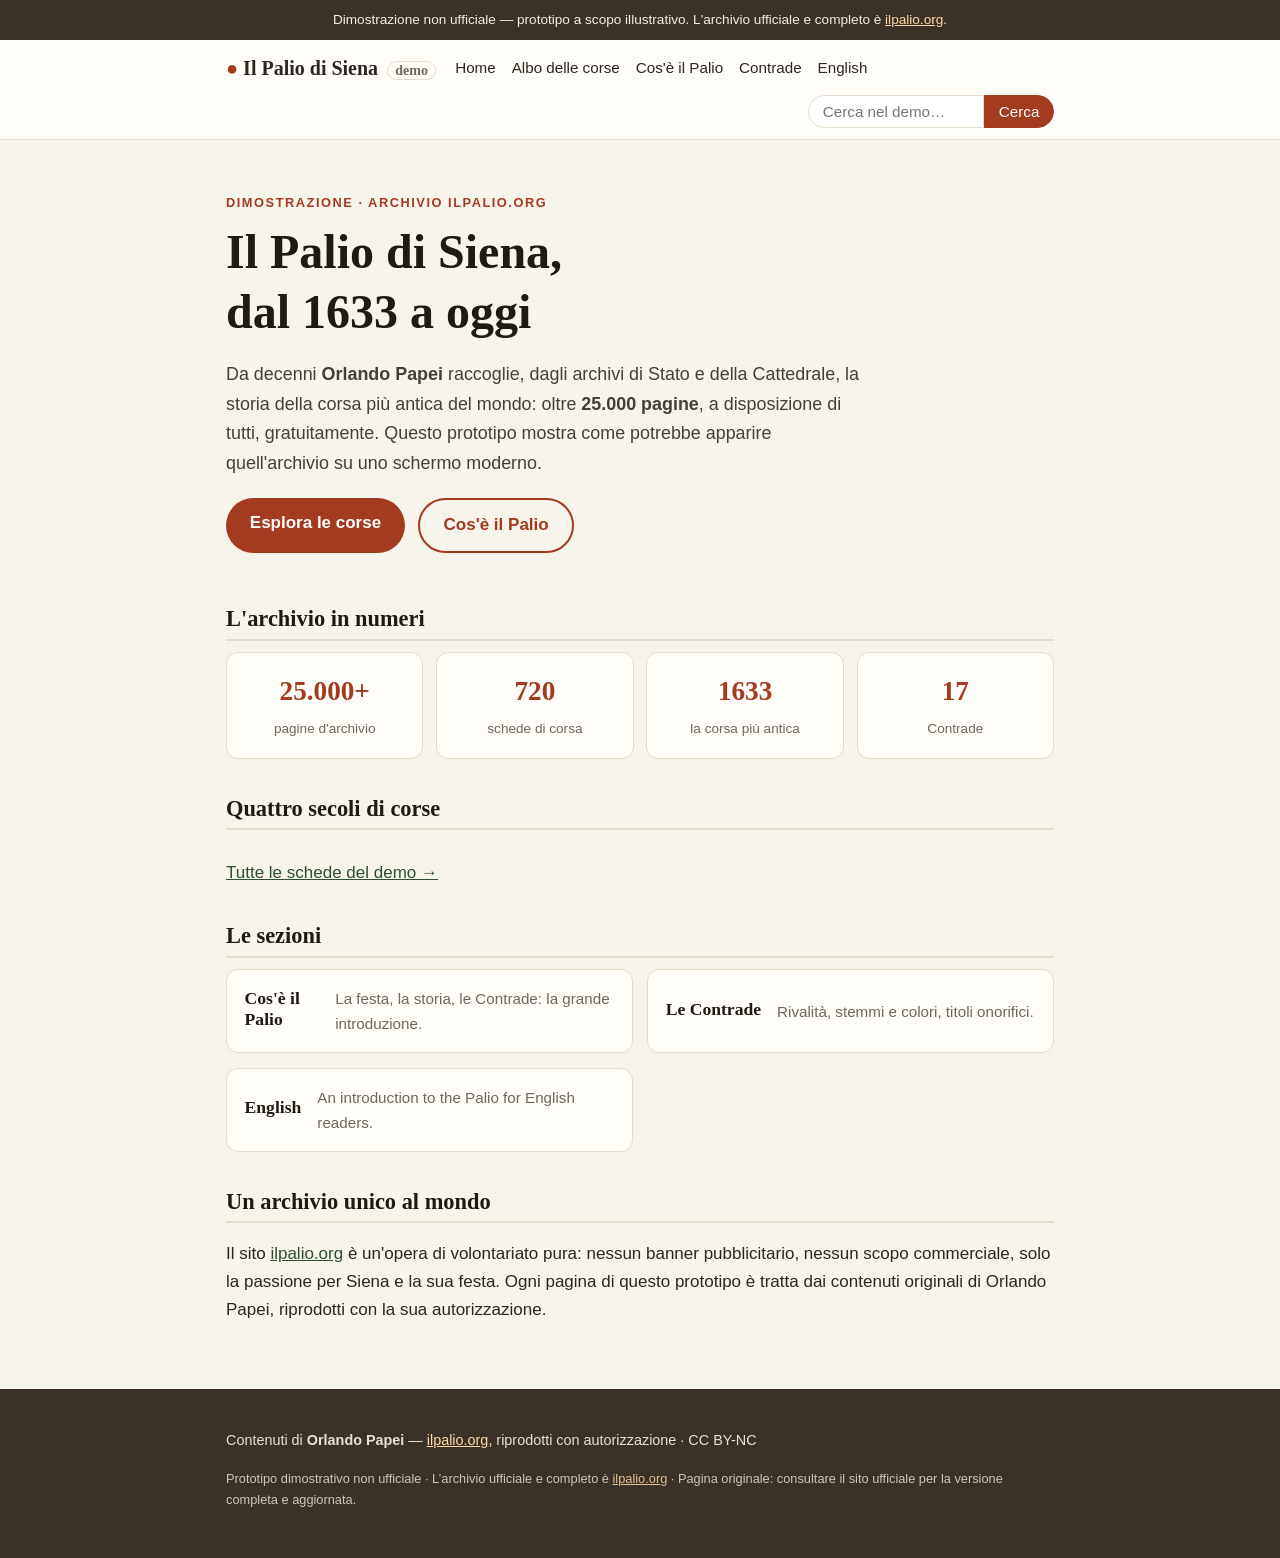
==== index.html @ 7bd7fefd "Private family preview of the Palio PoC demo (noindex) — part 2/2" ====
<!DOCTYPE html>
<html lang="it">
<head>
<meta charset="utf-8">
<meta name="robots" content="noindex,nofollow">
<meta name="viewport" content="width=device-width, initial-scale=1">
<title>Il Palio di Siena — demo — Il Palio di Siena (demo)</title>
<meta name="description" content="Dimostrazione moderna dell'archivio ilpalio.org di Orlando Papei sul Palio di Siena.">
<link rel="stylesheet" href="assets/style.css">
</head>
<body>
<div class="demo-banner">Dimostrazione non ufficiale — prototipo a scopo illustrativo. L'archivio ufficiale e completo è <a href="https://www.ilpalio.org/">ilpalio.org</a>.</div>
<header class="site-header">
  <div class="wrap header-in">
    <a class="brand" href="index.html"><span class="brand-mark">&#9679;</span> Il Palio di Siena <em>demo</em></a>
    <nav class="main-nav">
      <a href="index.html">Home</a>
      <a href="albo.html">Albo delle corse</a>
      <a href="cose-il-palio.html">Cos'&egrave; il Palio</a>
      <a href="contrade.html">Contrade</a>
      <a href="english.html">English</a>
    </nav>
    <form class="searchbox" action="cerca.html" method="get" role="search">
      <input type="search" name="q" placeholder="Cerca nel demo…" aria-label="Cerca">
      <button type="submit">Cerca</button>
    </form>
  </div>
</header>
<main class="wrap">

<section class="hero">
  <p class="kicker">Dimostrazione · archivio ilpalio.org</p>
  <h1>Il Palio di Siena,<br>dal 1633 a oggi</h1>
  <p class="lede">Da decenni <strong>Orlando Papei</strong> raccoglie, dagli archivi di Stato e della Cattedrale, la storia della corsa più antica del mondo: oltre <strong>25.000 pagine</strong>, a disposizione di tutti, gratuitamente. Questo prototipo mostra come potrebbe apparire quell'archivio su uno schermo moderno.</p>
  <div class="cta-row">
    <a class="btn" href="albo.html">Esplora le corse</a>
    <a class="btn ghost" href="cose-il-palio.html">Cos'è il Palio</a>
  </div>
</section>
<section>
  <h2>L'archivio in numeri</h2>
  <div class="stats">
    <div class="stat"><span class="num">25.000+</span><span class="lbl">pagine d'archivio</span></div>
    <div class="stat"><span class="num">720</span><span class="lbl">schede di corsa</span></div>
    <div class="stat"><span class="num">1633</span><span class="lbl">la corsa più antica</span></div>
    <div class="stat"><span class="num">17</span><span class="lbl">Contrade</span></div>
  </div>
</section>
<section>
  <h2>Quattro secoli di corse</h2>
  <div class="cards" id="home-races"></div>
  <p><a href="albo.html">Tutte le schede del demo →</a></p>
</section>
<section>
  <h2>Le sezioni</h2>
  <div class="cards">
    <a class="card" href="cose-il-palio.html"><h3>Cos'è il Palio</h3><p>La festa, la storia, le Contrade: la grande introduzione.</p></a>
    <a class="card" href="contrade.html"><h3>Le Contrade</h3><p>Rivalità, stemmi e colori, titoli onorifici.</p></a>
    <a class="card" href="english.html"><h3>English</h3><p>An introduction to the Palio for English readers.</p></a>
  </div>
</section>
<section class="about">
  <h2>Un archivio unico al mondo</h2>
  <p>Il sito <a href="https://www.ilpalio.org/">ilpalio.org</a> è un'opera di volontariato pura: nessun banner pubblicitario, nessun scopo commerciale, solo la passione per Siena e la sua festa. Ogni pagina di questo prototipo è tratta dai contenuti originali di Orlando Papei, riprodotti con la sua autorizzazione.</p>
</section>
<script>document.getElementById('home-races').innerHTML = "<a class=\"card race-card\" href=\"corse/1633-08-15.html\"><img class="ci ci-minitartuca" alt=""><div><h3>15 agosto 1633</h3><p>Vince: <strong>TARTUCA</strong></p></div></a><a class=\"card race-card\" href=\"corse/1709-07-02.html\"><img class="ci ci-minionda" alt=""><div><h3>2 luglio 1709</h3><p>Vince: <strong>ONDA</strong></p></div></a><a class=\"card race-card\" href=\"corse/1806-07-03.html\"><img class="ci ci-minimontone" alt=""><div><h3>3 luglio 1806</h3><p>Vince: <strong>VALDIMONTONE</strong></p></div></a><a class=\"card race-card\" href=\"corse/1906-08-16.html\"><img class="ci ci-miniaquila" alt=""><div><h3>16 agosto 1906</h3><p>Vince: <strong>AQUILA</strong></p></div></a><a class=\"card race-card\" href=\"corse/2025-07-03.html\"><img class="ci ci-minioca" alt=""><div><h3>3 luglio 2025</h3><p>Vince: <strong>OCA</strong></p></div></a><a class=\"card race-card\" href=\"corse/2026-08-18.html\"><img class="ci ci-mininicchio" alt=""><div><h3>18 agosto 2026</h3><p>Vince: <strong>NICCHIO</strong></p></div></a>";</script>
</main>
<footer class="site-footer">
  <div class="wrap">
    <p>Contenuti di <strong>Orlando Papei</strong> — <a href="https://www.ilpalio.org/">ilpalio.org</a>, riprodotti con autorizzazione · CC BY-NC</p>
    <p class="fine">Prototipo dimostrativo non ufficiale · L’archivio ufficiale e completo è <a href="https://www.ilpalio.org/">ilpalio.org</a> · Pagina originale: consultare il sito ufficiale per la versione completa e aggiornata.</p>
  </div>
</footer>
<script src="assets/app.js"></script>
</body>
</html>
---- assets/style.css ----
/* ilpalio.org PoC demo — mobile-first */
:root {
  --paper: #f7f4ec;
  --card: #fffdf7;
  --ink: #2b2620;
  --muted: #6f675c;
  --accent: #a33b1f;
  --accent-soft: #f3e2d8;
  --green: #2f4f2f;
  --line: #e3dccb;
  --radius: 12px;
}
* { box-sizing: border-box; }
html { -webkit-text-size-adjust: 100%; }
body {
  margin: 0;
  background: var(--paper);
  color: var(--ink);
  font-family: -apple-system, BlinkMacSystemFont, "Segoe UI", Roboto, Helvetica, Arial, sans-serif;
  line-height: 1.65;
  font-size: 17px;
}
h1, h2, h3 { font-family: Georgia, "Times New Roman", serif; line-height: 1.25; color: #1f1a14; }
h1 { font-size: 1.9rem; margin: 0.4em 0 0.5em; }
h2 { font-size: 1.4rem; margin: 1.6em 0 0.5em; border-bottom: 2px solid var(--line); padding-bottom: 0.25em; }
h3 { font-size: 1.15rem; margin: 1.2em 0 0.3em; }
a { color: var(--green); }
a:hover { color: var(--accent); }
.wrap { max-width: 860px; margin: 0 auto; padding: 0 1rem; }
main.wrap { padding-top: 1rem; padding-bottom: 3rem; }

/* demo banner */
.demo-banner {
  background: #3a3128; color: #f5efe2; text-align: center;
  font-size: 0.85rem; padding: 0.55rem 1rem;
}
.demo-banner a { color: #ffd9a8; }

/* header */
.site-header { background: var(--card); border-bottom: 1px solid var(--line); }
.header-in { display: flex; flex-wrap: wrap; align-items: center; gap: 0.6rem 1.2rem; padding-top: 0.7rem; padding-bottom: 0.7rem; }
.brand { font-family: Georgia, serif; font-size: 1.25rem; text-decoration: none; color: var(--ink); font-weight: bold; }
.brand-mark { color: var(--accent); }
.brand em { font-size: 0.7em; color: var(--muted); font-style: normal; border: 1px solid var(--line); border-radius: 20px; padding: 0.05em 0.5em; margin-left: 0.3em; }
.main-nav { display: flex; flex-wrap: wrap; gap: 0.2rem 1rem; font-size: 0.95rem; }
.main-nav a { text-decoration: none; color: var(--ink); padding: 0.25em 0; border-bottom: 2px solid transparent; }
.main-nav a:hover { border-bottom-color: var(--accent); }
.searchbox { display: flex; margin-left: auto; }
.searchbox input {
  border: 1px solid var(--line); border-radius: 20px 0 0 20px;
  padding: 0.45em 0.9em; font-size: 0.95rem; width: 11rem; background: #fff;
}
.searchbox button {
  border: 1px solid var(--accent); background: var(--accent); color: #fff;
  border-radius: 0 20px 20px 0; padding: 0.45em 0.9em; font-size: 0.95rem; cursor: pointer;
}
.searchbox.big input { width: 100%; font-size: 1.05rem; }
.searchbox.big { margin: 1rem 0; max-width: 34rem; }

/* hero */
.hero { padding: 2.2rem 0 1rem; }
.hero h1 { font-size: 2.4rem; margin: 0.2em 0; }
.kicker { text-transform: uppercase; letter-spacing: 0.12em; font-size: 0.8rem; color: var(--accent); font-weight: 700; margin: 0; }
.lede { font-size: 1.12rem; color: #463f35; max-width: 40rem; }
.cta-row { display: flex; gap: 0.8rem; flex-wrap: wrap; margin-top: 1.2rem; }
.btn {
  display: inline-block; background: var(--accent); color: #fff; text-decoration: none;
  padding: 0.7em 1.4em; border-radius: 30px; font-weight: 600;
}
.btn.ghost { background: transparent; color: var(--accent); border: 2px solid var(--accent); }

/* stats */
.stats { display: grid; grid-template-columns: repeat(2, 1fr); gap: 0.8rem; }
.stat { background: var(--card); border: 1px solid var(--line); border-radius: var(--radius); padding: 1rem; text-align: center; }
.stat .num { display: block; font-family: Georgia, serif; font-size: 1.7rem; color: var(--accent); font-weight: bold; }
.stat .lbl { font-size: 0.85rem; color: var(--muted); }

/* cards */
.cards { display: grid; gap: 0.9rem; grid-template-columns: 1fr; }
.card {
  display: flex; gap: 1rem; align-items: center; background: var(--card);
  border: 1px solid var(--line); border-radius: var(--radius);
  padding: 1rem 1.1rem; text-decoration: none; color: var(--ink);
}
.card h3 { margin: 0 0 0.2em; font-size: 1.1rem; }
.card p { margin: 0; color: var(--muted); font-size: 0.95rem; }
a.card:hover { border-color: var(--accent); box-shadow: 0 2px 10px rgba(163,59,31,0.12); }
.race-card img { flex: 0 0 auto; image-rendering: pixelated; }

/* race page */
.crumbs { font-size: 0.85rem; color: var(--muted); margin: 0.4rem 0 0.8rem; }
.winner-hero { display: flex; gap: 1.2rem; align-items: center; background: var(--card); border: 1px solid var(--line); border-radius: var(--radius); padding: 1.2rem; margin: 0.6rem 0 1.2rem; }
.winner-hero h1 { margin: 0.1em 0; font-size: 1.7rem; }
.winner-icon { image-rendering: pixelated; border-radius: 8px; background: #fff; border: 1px solid var(--line); }
.dedication { font-style: italic; color: var(--muted); margin: 0.3em 0 0; }
.legend { font-size: 0.9rem; color: var(--muted); }
.drawn { color: var(--accent); }
.table-scroll { overflow-x: auto; border: 1px solid var(--line); border-radius: var(--radius); background: var(--card); }
table.runners { width: 100%; border-collapse: collapse; font-size: 0.95rem; min-width: 26rem; }
table.runners th, table.runners td { padding: 0.55em 0.8em; text-align: left; border-bottom: 1px solid var(--line); }
table.runners thead th { background: #efe8d8; font-family: Georgia, serif; }
tr.winner-row td { background: var(--accent-soft); font-weight: 600; }
.dirigenza { columns: 1; list-style: none; padding: 0; }
.dirigenza li { background: var(--card); border: 1px solid var(--line); border-radius: 8px; padding: 0.45em 0.8em; margin-bottom: 0.4rem; font-size: 0.95rem; }
.prose p { margin: 0 0 1em; }
.source-note { font-size: 0.85rem; color: var(--muted); border-top: 1px dashed var(--line); padding-top: 0.8rem; margin-top: 2rem; }

/* search results */
.result { background: var(--card); border: 1px solid var(--line); border-radius: var(--radius); padding: 0.9rem 1.1rem; margin-bottom: 0.7rem; }
.result h3 { margin: 0 0 0.2em; font-size: 1.05rem; }
.result p { margin: 0.2em 0 0; font-size: 0.92rem; color: var(--muted); }
.result mark { background: #ffe08a; }
.muted { color: var(--muted); }

/* footer */
.site-footer { background: #3a3128; color: #e9e0cf; padding: 1.6rem 0 2.2rem; font-size: 0.9rem; }
.site-footer a { color: #ffd9a8; }
.site-footer .fine { font-size: 0.8rem; opacity: 0.85; }

@media (min-width: 640px) {
  .cards { grid-template-columns: 1fr 1fr; }
  .stats { grid-template-columns: repeat(4, 1fr); }
  .dirigenza { columns: 2; }
  .hero h1 { font-size: 3rem; }
}

.ci{display:inline-block;width:60px;height:60px;background-size:contain;background-repeat:no-repeat;vertical-align:middle}
.ci100{width:100px;height:100px}
.ci-miniaquila{background-image:url("[data-uri]")}
.ci-minimontone{background-image:url("[data-uri]")}
.ci-mininicchio{background-image:url("[data-uri]")}
.ci-minioca{background-image:url("[data-uri]")}
.ci-minionda{background-image:url("[data-uri]")}
.ci-minitartuca{background-image:url("[data-uri]")}
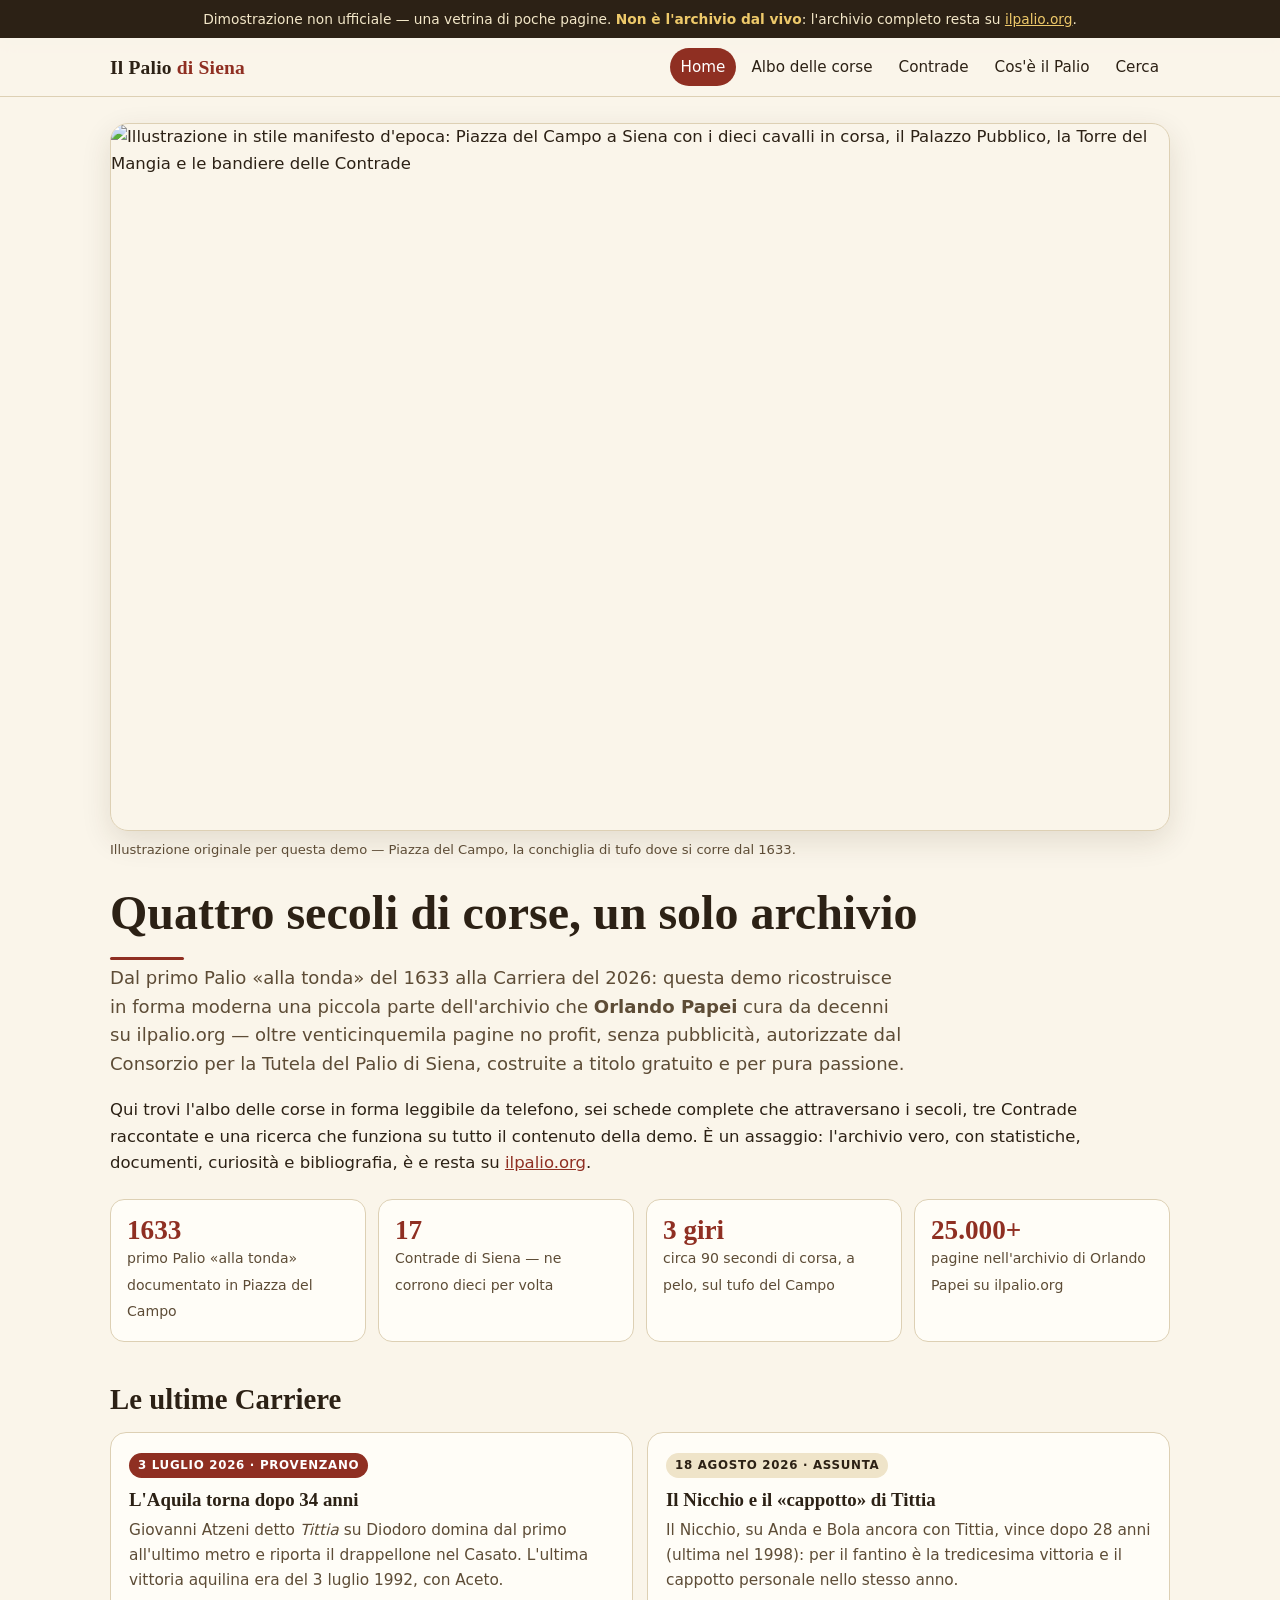
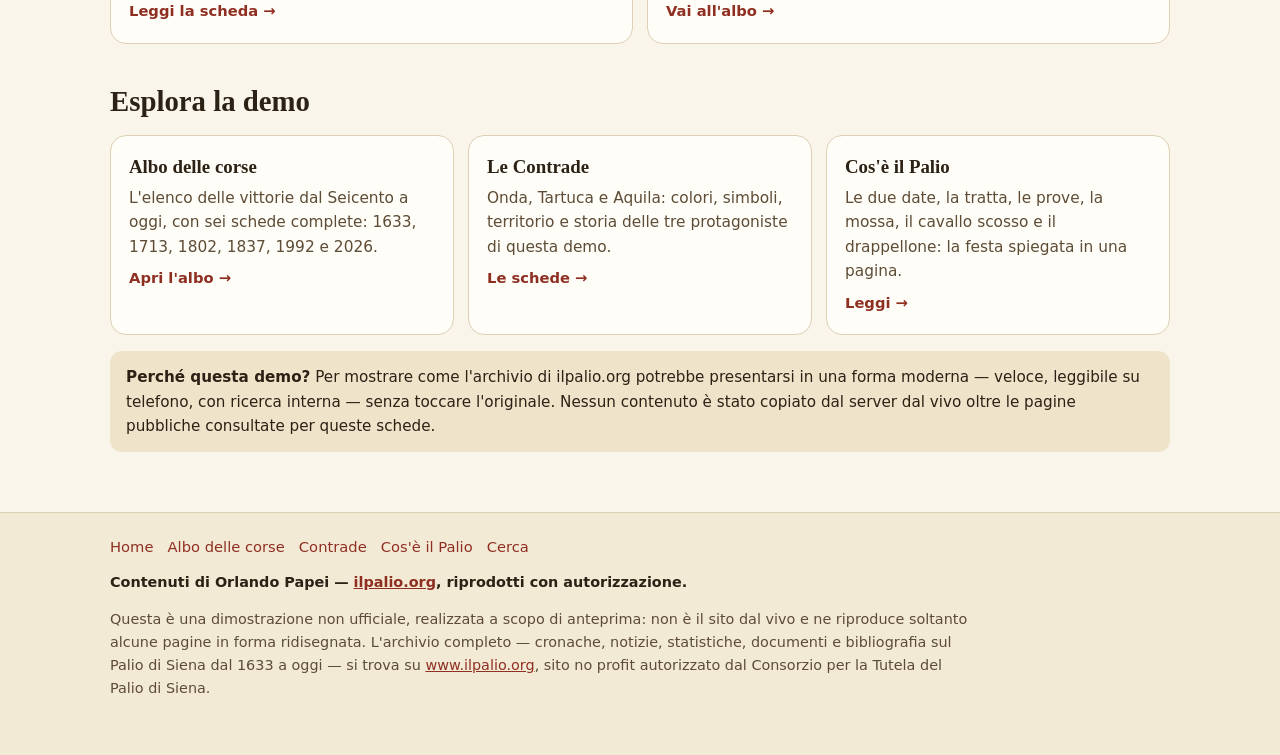
==== commit 48eb4cc7: "Replace with the dark-theme demo version Mac saw (noindex)" ====
--- a/index.html
+++ b/index.html
@@ -1,76 +1,526 @@
-<!DOCTYPE html>
+<!doctype html>
 <html lang="it">
 <head>
-<meta charset="utf-8">
 <meta name="robots" content="noindex,nofollow">
-<meta name="viewport" content="width=device-width, initial-scale=1">
-<title>Il Palio di Siena — demo — Il Palio di Siena (demo)</title>
-<meta name="description" content="Dimostrazione moderna dell'archivio ilpalio.org di Orlando Papei sul Palio di Siena.">
-<link rel="stylesheet" href="assets/style.css">
+<meta charset="utf-8" />
+<meta name="viewport" content="width=device-width, initial-scale=1, viewport-fit=cover" />
+<meta name="color-scheme" content="light dark" />
+<meta name="description" content="Dimostrazione moderna dell'archivio del Palio di Siena di Orlando Papei (ilpalio.org): albo delle corse dal 1633 al 2026, schede delle Contrade e ricerca a testo pieno." />
+<link rel="icon" href="data:," />
+<title>Il Palio di Siena — demo dell'archivio di Orlando Papei</title>
+<style>
+  :root{
+    color-scheme: light dark;
+    --bg:#faf5ea; --bg2:#f3ead6; --surface:#fffdf7; --ink:#2c2115; --ink-soft:#5d4c36;
+    --line:#ddd0b4; --brick:#8f2f22; --brick-ink:#ffffff; --gold:#a87c24; --tufo:#b98d4f;
+    --chip:#efe4c9; --shadow:0 10px 30px rgba(60,40,10,.12);
+    --onda:#4a90b8; --tartuca:#c9a227; --aquila:#d9a514;
+  }
+  @media (prefers-color-scheme: dark){
+    :root{
+      --bg:#1c1610; --bg2:#241c13; --surface:#2a2115; --ink:#f0e6d2; --ink-soft:#c9b894;
+      --ink-soft:#c9b894; --line:#4a3b26; --brick:#c05340; --brick-ink:#fff7ec; --gold:#d3a94e; --tufo:#c49b58;
+      --chip:#3a2d1a; --shadow:0 10px 30px rgba(0,0,0,.45);
+    }
+  }
+  html{ scroll-behavior:smooth; }
+  body{ margin:0; background:var(--bg); color:var(--ink);
+    font-family:"Avenir Next","Segoe UI",system-ui,-apple-system,sans-serif; font-size:16.5px; line-height:1.6; }
+  h1,h2,h3,.serif{ font-family:"Iowan Old Style","Palatino Linotype",Palatino,Georgia,serif; }
+  p{ margin:0 0 1em; }
+  a{ color:var(--brick); }
+  img{ max-width:100%; display:block; }
+  .wrap{ max-width:1060px; margin:0 auto; padding:0 18px; }
+
+  .demo-banner{ background:#2c2115; color:#f3e7c8; font-size:.86rem; text-align:center; padding:8px 14px; }
+  .demo-banner strong{ color:#eec96a; }
+
+  header.site{ position:sticky; top:0; z-index:30; background:color-mix(in srgb, var(--bg) 92%, transparent);
+    backdrop-filter:blur(8px); border-bottom:1px solid var(--line); }
+  .site-inner{ display:flex; align-items:center; gap:14px; padding:10px 0; flex-wrap:wrap; }
+  .brand{ font-family:"Iowan Old Style",Palatino,Georgia,serif; font-weight:700; font-size:1.22rem; color:var(--ink); text-decoration:none; letter-spacing:.01em; }
+  .brand span{ color:var(--brick); }
+  nav.main{ display:flex; gap:4px; flex-wrap:wrap; margin-left:auto; }
+  nav.main a{ color:var(--ink); text-decoration:none; font-size:.95rem; padding:7px 11px; border-radius:999px; }
+  nav.main a:hover{ background:var(--chip); }
+  nav.main a[aria-current="page"]{ background:var(--brick); color:var(--brick-ink); }
+
+  .view{ display:none; padding:26px 0 10px; animation:fade .25s ease; }
+  .view.active{ display:block; }
+  @keyframes fade{ from{opacity:0; transform:translateY(4px);} to{opacity:1; transform:none;} }
+  @media (prefers-reduced-motion: reduce){ .view{ animation:none; } html{ scroll-behavior:auto; } }
+
+  .hero{ border-radius:18px; overflow:hidden; box-shadow:var(--shadow); border:1px solid var(--line); }
+  .hero img{ width:100%; height:auto; }
+  .hero-cap{ font-size:.82rem; color:var(--ink-soft); margin-top:8px; }
+  h1.page{ font-size:clamp(1.9rem,5.2vw,3rem); line-height:1.12; margin:.55em 0 .35em; font-weight:700; }
+  h2.sec{ font-size:clamp(1.35rem,3.4vw,1.8rem); margin:1.4em 0 .5em; line-height:1.2; }
+  .lede{ font-size:1.13rem; color:var(--ink-soft); max-width:44em; }
+  .rule{ height:3px; width:74px; background:var(--brick); border-radius:2px; margin:14px 0 4px; }
+
+  .stats{ display:grid; grid-template-columns:repeat(2,1fr); gap:12px; margin:22px 0; }
+  @media (min-width:720px){ .stats{ grid-template-columns:repeat(4,1fr); } }
+  .stat{ background:var(--surface); border:1px solid var(--line); border-radius:14px; padding:16px; }
+  .stat b{ display:block; font-family:Georgia,serif; font-size:1.7rem; color:var(--brick); line-height:1.1; }
+  .stat span{ font-size:.88rem; color:var(--ink-soft); }
+
+  .cards{ display:grid; gap:14px; margin:16px 0; }
+  @media (min-width:720px){ .cards{ grid-template-columns:1fr 1fr; } }
+  .cards.three{ }
+  @media (min-width:920px){ .cards.three{ grid-template-columns:repeat(3,1fr); } }
+  .card{ background:var(--surface); border:1px solid var(--line); border-radius:16px; padding:18px; text-decoration:none; color:var(--ink); display:block; }
+  a.card:hover{ border-color:var(--tufo); box-shadow:var(--shadow); }
+  .card h3{ margin:.1em 0 .35em; font-size:1.18rem; line-height:1.25; }
+  .card p{ color:var(--ink-soft); font-size:.96rem; margin-bottom:.4em; }
+  .card .go{ color:var(--brick); font-weight:600; font-size:.92rem; }
+  .tag{ display:inline-block; font-size:.74rem; font-weight:700; letter-spacing:.06em; text-transform:uppercase;
+    background:var(--chip); color:var(--ink); padding:3px 9px; border-radius:999px; margin-bottom:8px; }
+  .tag.brick{ background:var(--brick); color:var(--brick-ink); }
+
+  .factbox{ background:var(--bg2); border:1px solid var(--line); border-radius:14px; padding:6px 18px; margin:18px 0; }
+  .factbox dl{ display:grid; grid-template-columns:110px 1fr; gap:2px 14px; margin:12px 0; }
+  .factbox dt{ font-weight:700; font-size:.9rem; color:var(--ink-soft); padding:5px 0; }
+  .factbox dd{ margin:0; padding:5px 0; border-bottom:1px dashed var(--line); }
+  .factbox dd:last-of-type{ border-bottom:none; }
+  @media (max-width:480px){ .factbox dl{ grid-template-columns:92px 1fr; } }
+
+  .swatches{ display:flex; gap:8px; margin:10px 0 4px; }
+  .sw{ width:34px; height:34px; border-radius:9px; border:1px solid rgba(0,0,0,.18); }
+
+  .toolbar{ display:flex; gap:10px; flex-wrap:wrap; margin:14px 0; align-items:center; }
+  .toolbar label{ font-size:.9rem; font-weight:600; color:var(--ink-soft); }
+  select, input[type="search"], input[type="text"]{ font:inherit; font-size:1rem; padding:10px 12px; border-radius:10px;
+    border:1px solid var(--line); background:var(--surface); color:var(--ink); }
+  input[type="search"]{ flex:1 1 220px; }
+  button.btn{ font:inherit; font-weight:600; background:var(--brick); color:var(--brick-ink); border:none;
+    padding:10px 18px; border-radius:10px; cursor:pointer; }
+  button.btn.ghost{ background:transparent; color:var(--brick); border:1.5px solid var(--brick); }
+
+  .albo-list{ display:flex; flex-direction:column; gap:8px; margin:10px 0 20px; }
+  .albo-row{ display:grid; grid-template-columns:118px 1fr; gap:4px 14px; background:var(--surface);
+    border:1px solid var(--line); border-radius:12px; padding:12px 16px; color:var(--ink); text-decoration:none; align-items:baseline; }
+  a.albo-row:hover{ border-color:var(--tufo); box-shadow:var(--shadow); }
+  .albo-row .date{ font-family:Georgia,serif; font-weight:700; color:var(--brick); font-size:.98rem; }
+  .albo-row .win{ font-weight:700; }
+  .albo-row .meta{ grid-column:2; color:var(--ink-soft); font-size:.9rem; }
+  .albo-row .sched{ grid-column:2; font-size:.85rem; color:var(--brick); font-weight:600; }
+  @media (max-width:520px){ .albo-row{ grid-template-columns:1fr; } .albo-row .meta,.albo-row .sched{ grid-column:1; } }
+
+  .crumbs{ font-size:.9rem; color:var(--ink-soft); margin-bottom:6px; }
+  .crumbs a{ text-decoration:none; }
+  .note{ background:var(--chip); border-radius:12px; padding:14px 16px; font-size:.95rem; margin:16px 0; }
+  .src{ font-size:.86rem; color:var(--ink-soft); border-top:1px solid var(--line); padding-top:10px; margin-top:22px; }
+
+  .result{ background:var(--surface); border:1px solid var(--line); border-radius:12px; padding:14px 16px; margin-bottom:10px; }
+  .result h3{ margin:.1em 0 .3em; font-size:1.08rem; }
+  .result h3 a{ text-decoration:none; }
+  .result p{ color:var(--ink-soft); font-size:.94rem; margin:0; }
+  mark{ background:#f2d06b; color:#2c2115; padding:0 2px; border-radius:3px; }
+  @media (prefers-color-scheme: dark){ mark{ background:#8a6d1f; color:#fff3d6; } }
+
+  .contrade-grid{ display:grid; grid-template-columns:repeat(2,1fr); gap:8px; margin:14px 0; }
+  @media (min-width:720px){ .contrade-grid{ grid-template-columns:repeat(3,1fr); } }
+  .contrade-grid span{ background:var(--surface); border:1px solid var(--line); border-radius:10px; padding:9px 12px; font-size:.95rem; }
+
+  footer.site{ border-top:1px solid var(--line); margin-top:34px; padding:22px 0 40px; background:var(--bg2); }
+  footer.site p{ font-size:.9rem; color:var(--ink-soft); max-width:60em; }
+  footer.site .attr{ color:var(--ink); font-weight:600; }
+  .foot-nav{ display:flex; gap:14px; flex-wrap:wrap; margin-bottom:12px; font-size:.92rem; }
+  .foot-nav a{ text-decoration:none; }
+</style>
 </head>
 <body>
-<div class="demo-banner">Dimostrazione non ufficiale — prototipo a scopo illustrativo. L'archivio ufficiale e completo è <a href="https://www.ilpalio.org/">ilpalio.org</a>.</div>
-<header class="site-header">
-  <div class="wrap header-in">
-    <a class="brand" href="index.html"><span class="brand-mark">&#9679;</span> Il Palio di Siena <em>demo</em></a>
-    <nav class="main-nav">
-      <a href="index.html">Home</a>
-      <a href="albo.html">Albo delle corse</a>
-      <a href="cose-il-palio.html">Cos'&egrave; il Palio</a>
-      <a href="contrade.html">Contrade</a>
-      <a href="english.html">English</a>
+
+<div class="demo-banner">Dimostrazione non ufficiale — una vetrina di poche pagine. <strong>Non è l'archivio dal vivo</strong>: l'archivio completo resta su <a href="https://www.ilpalio.org" style="color:#eec96a">ilpalio.org</a>.</div>
+
+<header class="site">
+  <div class="wrap site-inner">
+    <a class="brand" href="#/home">Il Palio <span>di Siena</span></a>
+    <nav class="main" aria-label="Sezioni della demo">
+      <a href="#/home" data-nav="home">Home</a>
+      <a href="#/albo" data-nav="albo">Albo delle corse</a>
+      <a href="#/contrade" data-nav="contrade">Contrade</a>
+      <a href="#/info" data-nav="info">Cos'è il Palio</a>
+      <a href="#/cerca" data-nav="cerca">Cerca</a>
     </nav>
-    <form class="searchbox" action="cerca.html" method="get" role="search">
-      <input type="search" name="q" placeholder="Cerca nel demo…" aria-label="Cerca">
-      <button type="submit">Cerca</button>
-    </form>
   </div>
 </header>
+
 <main class="wrap">
 
-<section class="hero">
-  <p class="kicker">Dimostrazione · archivio ilpalio.org</p>
-  <h1>Il Palio di Siena,<br>dal 1633 a oggi</h1>
-  <p class="lede">Da decenni <strong>Orlando Papei</strong> raccoglie, dagli archivi di Stato e della Cattedrale, la storia della corsa più antica del mondo: oltre <strong>25.000 pagine</strong>, a disposizione di tutti, gratuitamente. Questo prototipo mostra come potrebbe apparire quell'archivio su uno schermo moderno.</p>
-  <div class="cta-row">
-    <a class="btn" href="albo.html">Esplora le corse</a>
-    <a class="btn ghost" href="cose-il-palio.html">Cos'è il Palio</a>
-  </div>
-</section>
-<section>
-  <h2>L'archivio in numeri</h2>
-  <div class="stats">
-    <div class="stat"><span class="num">25.000+</span><span class="lbl">pagine d'archivio</span></div>
-    <div class="stat"><span class="num">720</span><span class="lbl">schede di corsa</span></div>
-    <div class="stat"><span class="num">1633</span><span class="lbl">la corsa più antica</span></div>
-    <div class="stat"><span class="num">17</span><span class="lbl">Contrade</span></div>
-  </div>
-</section>
-<section>
-  <h2>Quattro secoli di corse</h2>
-  <div class="cards" id="home-races"></div>
-  <p><a href="albo.html">Tutte le schede del demo →</a></p>
-</section>
-<section>
-  <h2>Le sezioni</h2>
-  <div class="cards">
-    <a class="card" href="cose-il-palio.html"><h3>Cos'è il Palio</h3><p>La festa, la storia, le Contrade: la grande introduzione.</p></a>
-    <a class="card" href="contrade.html"><h3>Le Contrade</h3><p>Rivalità, stemmi e colori, titoli onorifici.</p></a>
-    <a class="card" href="english.html"><h3>English</h3><p>An introduction to the Palio for English readers.</p></a>
-  </div>
-</section>
-<section class="about">
-  <h2>Un archivio unico al mondo</h2>
-  <p>Il sito <a href="https://www.ilpalio.org/">ilpalio.org</a> è un'opera di volontariato pura: nessun banner pubblicitario, nessun scopo commerciale, solo la passione per Siena e la sua festa. Ogni pagina di questo prototipo è tratta dai contenuti originali di Orlando Papei, riprodotti con la sua autorizzazione.</p>
-</section>
-<script>document.getElementById('home-races').innerHTML = "<a class=\"card race-card\" href=\"corse/1633-08-15.html\"><img class="ci ci-minitartuca" alt=""><div><h3>15 agosto 1633</h3><p>Vince: <strong>TARTUCA</strong></p></div></a><a class=\"card race-card\" href=\"corse/1709-07-02.html\"><img class="ci ci-minionda" alt=""><div><h3>2 luglio 1709</h3><p>Vince: <strong>ONDA</strong></p></div></a><a class=\"card race-card\" href=\"corse/1806-07-03.html\"><img class="ci ci-minimontone" alt=""><div><h3>3 luglio 1806</h3><p>Vince: <strong>VALDIMONTONE</strong></p></div></a><a class=\"card race-card\" href=\"corse/1906-08-16.html\"><img class="ci ci-miniaquila" alt=""><div><h3>16 agosto 1906</h3><p>Vince: <strong>AQUILA</strong></p></div></a><a class=\"card race-card\" href=\"corse/2025-07-03.html\"><img class="ci ci-minioca" alt=""><div><h3>3 luglio 2025</h3><p>Vince: <strong>OCA</strong></p></div></a><a class=\"card race-card\" href=\"corse/2026-08-18.html\"><img class="ci ci-mininicchio" alt=""><div><h3>18 agosto 2026</h3><p>Vince: <strong>NICCHIO</strong></p></div></a>";</script>
+  <!-- ============ HOME ============ -->
+  <section class="view" id="view-home">
+    <div class="hero"><img src="assets/hero.webp" alt="Illustrazione in stile manifesto d'epoca: Piazza del Campo a Siena con i dieci cavalli in corsa, il Palazzo Pubblico, la Torre del Mangia e le bandiere delle Contrade" width="1920" height="1280" /></div>
+    <p class="hero-cap">Illustrazione originale per questa demo — Piazza del Campo, la conchiglia di tufo dove si corre dal 1633.</p>
+
+    <h1 class="page">Quattro secoli di corse, un solo archivio</h1>
+    <div class="rule"></div>
+    <p class="lede">Dal primo Palio «alla tonda» del 1633 alla Carriera del 2026: questa demo ricostruisce in forma moderna una piccola parte dell'archivio che <strong>Orlando Papei</strong> cura da decenni su ilpalio.org — oltre venticinquemila pagine no profit, senza pubblicità, autorizzate dal Consorzio per la Tutela del Palio di Siena, costruite a titolo gratuito e per pura passione.</p>
+    <p>Qui trovi l'albo delle corse in forma leggibile da telefono, sei schede complete che attraversano i secoli, tre Contrade raccontate e una ricerca che funziona su tutto il contenuto della demo. È un assaggio: l'archivio vero, con statistiche, documenti, curiosità e bibliografia, è e resta su <a href="https://www.ilpalio.org">ilpalio.org</a>.</p>
+
+    <div class="stats">
+      <div class="stat"><b>1633</b><span>primo Palio «alla tonda» documentato in Piazza del Campo</span></div>
+      <div class="stat"><b>17</b><span>Contrade di Siena — ne corrono dieci per volta</span></div>
+      <div class="stat"><b>3 giri</b><span>circa 90 secondi di corsa, a pelo, sul tufo del Campo</span></div>
+      <div class="stat"><b>25.000+</b><span>pagine nell'archivio di Orlando Papei su ilpalio.org</span></div>
+    </div>
+
+    <h2 class="sec">Le ultime Carriere</h2>
+    <div class="cards">
+      <a class="card" href="#/corsa/2026-07-03">
+        <span class="tag brick">3 luglio 2026 · Provenzano</span>
+        <h3>L'Aquila torna dopo 34 anni</h3>
+        <p>Giovanni Atzeni detto <em>Tittia</em> su Diodoro domina dal primo all'ultimo metro e riporta il drappellone nel Casato. L'ultima vittoria aquilina era del 3 luglio 1992, con Aceto.</p>
+        <span class="go">Leggi la scheda →</span>
+      </a>
+      <a class="card" href="#/albo">
+        <span class="tag">18 agosto 2026 · Assunta</span>
+        <h3>Il Nicchio e il «cappotto» di Tittia</h3>
+        <p>Il Nicchio, su Anda e Bola ancora con Tittia, vince dopo 28 anni (ultima nel 1998): per il fantino è la tredicesima vittoria e il cappotto personale nello stesso anno.</p>
+        <span class="go">Vai all'albo →</span>
+      </a>
+    </div>
+
+    <h2 class="sec">Esplora la demo</h2>
+    <div class="cards three">
+      <a class="card" href="#/albo"><h3>Albo delle corse</h3><p>L'elenco delle vittorie dal Seicento a oggi, con sei schede complete: 1633, 1713, 1802, 1837, 1992 e 2026.</p><span class="go">Apri l'albo →</span></a>
+      <a class="card" href="#/contrade"><h3>Le Contrade</h3><p>Onda, Tartuca e Aquila: colori, simboli, territorio e storia delle tre protagoniste di questa demo.</p><span class="go">Le schede →</span></a>
+      <a class="card" href="#/info"><h3>Cos'è il Palio</h3><p>Le due date, la tratta, le prove, la mossa, il cavallo scosso e il drappellone: la festa spiegata in una pagina.</p><span class="go">Leggi →</span></a>
+    </div>
+
+    <div class="note"><strong>Perché questa demo?</strong> Per mostrare come l'archivio di ilpalio.org potrebbe presentarsi in una forma moderna — veloce, leggibile su telefono, con ricerca interna — senza toccare l'originale. Nessun contenuto è stato copiato dal server dal vivo oltre le pagine pubbliche consultate per queste schede.</div>
+  </section>
+
+  <!-- ============ ALBO ============ -->
+  <section class="view" id="view-albo">
+    <h1 class="page">Albo delle corse</h1>
+    <div class="rule"></div>
+    <p class="lede">Le vittorie riconosciute dal Comune di Siena, dal primo Palio alla tonda ai giorni nostri. Le sei corse con la dicitura «Scheda completa» si aprono con vincitore, Contrada, cavallo, fantino e racconto; le altre sono le righe d'albo essenziali.</p>
+    <div class="toolbar">
+      <label for="f-century">Secolo</label>
+      <select id="f-century">
+        <option value="">Tutti i secoli</option>
+        <option value="17">XVII secolo</option>
+        <option value="18">XVIII secolo</option>
+        <option value="19">XIX secolo</option>
+        <option value="20">XX secolo</option>
+        <option value="21">XXI secolo</option>
+      </select>
+      <input type="search" id="f-text" placeholder="Filtra per Contrada, fantino o cavallo…" aria-label="Filtra l'albo" />
+    </div>
+    <div class="albo-list" id="albo-list"></div>
+    <p class="src">Avvertenza d'archivio: per i Palii anteriori al 1692 i verbali della Biccherna non esistono e le attribuzioni poggiano su cronache e studi successivi — Orlando Papei li ha analizzati documento per documento nel volume <em>I Palii con i cavalli fino al 1691</em> (ilpalio.org, 2016). L'archivio completo delle corse, anno per anno, è su <a href="https://www.ilpalio.org">ilpalio.org</a>.</p>
+  </section>
+
+  <!-- ============ CORSA (detail, filled by JS) ============ -->
+  <section class="view" id="view-corsa">
+    <p class="crumbs"><a href="#/albo">← Albo delle corse</a></p>
+    <div id="corsa-body"></div>
+  </section>
+
+  <!-- ============ CONTRADE index ============ -->
+  <section class="view" id="view-contrade">
+    <h1 class="page">Le Contrade</h1>
+    <div class="rule"></div>
+    <p class="lede">Siena è divisa in diciassette Contrade: popoli, territori, chiese e musei dentro le mura. In ogni Palio ne corrono dieci — le sette che non hanno corso l'anno precedente e tre estratte a sorte. In questa demo ne raccontiamo tre, le protagoniste delle schede corsa.</p>
+    <div class="cards three" id="contrade-cards"></div>
+    <h2 class="sec">Tutte le diciassette</h2>
+    <div class="contrade-grid">
+      <span>Aquila</span><span>Bruco</span><span>Chiocciola</span><span>Civetta</span><span>Drago</span><span>Giraffa</span>
+      <span>Istrice</span><span>Leocorno</span><span>Lupa</span><span>Nicchio</span><span>Oca</span><span>Onda</span>
+      <span>Pantera</span><span>Selva</span><span>Tartuca</span><span>Torre</span><span>Valdimontone</span>
+    </div>
+    <p class="src">Su <a href="https://www.ilpalio.org">ilpalio.org</a> ogni Contrada ha la sua sezione completa: vittorie, fantini, cavalli, statistiche e curiosità.</p>
+  </section>
+
+  <!-- ============ CONTRADA (detail, filled by JS) ============ -->
+  <section class="view" id="view-contrada">
+    <p class="crumbs"><a href="#/contrade">← Le Contrade</a></p>
+    <div id="contrada-body"></div>
+  </section>
+
+  <!-- ============ INFO ============ -->
+  <section class="view" id="view-info">
+    <h1 class="page">Cos'è il Palio</h1>
+    <div class="rule"></div>
+    <p class="lede">Non è uno spettacolo per turisti: è la festa di una città che si riconosce nelle sue diciassette Contrade. La corsa dura poco più di un minuto; la festa dura tutto l'anno.</p>
+
+    <h2 class="sec">Le due date</h2>
+    <p>Il Palio si corre due volte l'anno in Piazza del Campo: il <strong>2 luglio</strong>, in onore della Madonna di Provenzano (Palio di Provenzano), e il <strong>16 agosto</strong>, in onore della Madonna Assunta (Palio dell'Assunta). Le piogge possono rinviarlo di un giorno o due — è successo spesso, anche nel 2024, nel 2025 e nel 2026.</p>
+    <p>Le corse a cavallo a Siena sono attestate dal Duecento con il «Palio alla lunga», corso in linea attraverso la città. Il primo Palio <strong>«alla tonda»</strong>, in Piazza, è documentato nel <strong>1633</strong>: quell'anno, per la peste, i barberi delle corti italiane non poterono correre e la Balìa fece gareggiare i cavalli delle Contrade. Il Palio di luglio diventa annuale dal 1659; quello di agosto si stabilizza nel 1802, finanziato dal Comune.</p>
+
+    <h2 class="sec">Come si arriva alla corsa</h2>
+    <p><strong>L'estrazione.</strong> Delle diciassette Contrade ne corrono dieci: sette di diritto (quelle che non hanno corso l'edizione corrispondente dell'anno prima) e tre estratte a sorte in Palazzo Pubblico.</p>
+    <p><strong>La tratta.</strong> I cavalli vengono selezionati, visitati e assegnati a sorte alle dieci Contrade. È il cavallo, non il fantino, il cuore della festa: ogni Contrada lo accoglie nella propria stalla, lo veglia e lo porta in chiesa per la benedizione.</p>
+    <p><strong>Le prove.</strong> Nei giorni che precedono la Carriera si corrono sei prove, compresa la «provaccia» della mattina del Palio. Il fantino, professionista ingaggiato dalla Contrada, monta <strong>a pelo</strong>, senza sella.</p>
+    <p><strong>Il Corteo Storico.</strong> Prima della corsa, centinaia di figuranti in costume quattro-cinquecentesco sfilano intorno al Campo: alfieri con le bandiere, tamburini, il Carroccio e i cavalli delle Contrade.</p>
+
+    <h2 class="sec">La Carriera</h2>
+    <p>Nove cavalli si allineano fra i <strong>canapi</strong> nell'ordine estratto a sorte e tenuto segreto; il decimo, la «rincorsa», entra di corsa e dà di fatto il via. L'allineamento — la <strong>mossa</strong> — può durare minuti o un'ora, fra trattative e rivalità. Poi: <strong>tre giri</strong> del Campo ricoperto di tufo, in senso orario, per circa novanta secondi.</p>
+    <p>Vince il cavallo: se il fantino cade, il cavallo <strong>«scosso»</strong> può vincere da solo, e la vittoria è valida in tutto e per tutto — è accaduto molte volte, anche di recente (l'Oca all'Assunta 2023, con Zio Frac). Alla Contrada vincitrice va il <strong>drappellone</strong>, il grande stendardo dipinto per quella edizione, che entra nel museo della Contrada. I festeggiamenti durano settimane.</p>
+
+    <h2 class="sec">Piccolo glossario</h2>
+    <div class="factbox"><dl>
+      <dt>Barbero</dt><dd>il cavallo da Palio (dal nome dei cavalli berberi delle antiche corse).</dd>
+      <dt>Nonna</dt><dd>la Contrada che da più tempo non vince; dopo l'agosto 2026 è la Chiocciola.</dd>
+      <dt>Cappotto</dt><dd>vincere entrambi i Palii dello stesso anno (di una Contrada o, «personale», di un fantino).</dd>
+      <dt>Scosso</dt><dd>il cavallo che prosegue la corsa senza fantino.</dd>
+      <dt>Mossa</dt><dd>l'allineamento ai canapi e la partenza; la gestisce il mossiere dal verrocchio.</dd>
+      <dt>Drappellone</dt><dd>lo stendardo dipinto assegnato alla Contrada vincitrice, detto anche «il Palio».</dd>
+    </dl></div>
+    <p class="src">Per approfondire: la sezione storica e le statistiche complete dell'archivio di Orlando Papei su <a href="https://www.ilpalio.org">ilpalio.org</a>, autorizzato dal Consorzio per la Tutela del Palio di Siena.</p>
+  </section>
+
+  <!-- ============ CERCA ============ -->
+  <section class="view" id="view-cerca">
+    <h1 class="page">Cerca nell'archivio demo</h1>
+    <div class="rule"></div>
+    <p class="lede">Ricerca a testo pieno sulle pagine di questa demo: corse, Contrade e spiegazioni. Prova con «Tittia», «scosso», «1713» o «Tartuca».</p>
+    <form class="toolbar" id="search-form" role="search">
+      <input type="search" id="q" placeholder="Scrivi una parola chiave…" aria-label="Parola chiave" autocomplete="off" />
+      <button class="btn" type="submit">Cerca</button>
+    </form>
+    <div id="results" aria-live="polite"></div>
+    <p class="src">Nell'archivio dal vivo la ricerca indicizza oltre 25.000 pagine: <a href="https://www.ilpalio.org">ilpalio.org</a>.</p>
+  </section>
+
 </main>
-<footer class="site-footer">
+
+<footer class="site">
   <div class="wrap">
-    <p>Contenuti di <strong>Orlando Papei</strong> — <a href="https://www.ilpalio.org/">ilpalio.org</a>, riprodotti con autorizzazione · CC BY-NC</p>
-    <p class="fine">Prototipo dimostrativo non ufficiale · L’archivio ufficiale e completo è <a href="https://www.ilpalio.org/">ilpalio.org</a> · Pagina originale: consultare il sito ufficiale per la versione completa e aggiornata.</p>
+    <div class="foot-nav">
+      <a href="#/home">Home</a><a href="#/albo">Albo delle corse</a><a href="#/contrade">Contrade</a><a href="#/info">Cos'è il Palio</a><a href="#/cerca">Cerca</a>
+    </div>
+    <p class="attr">Contenuti di Orlando Papei — <a href="https://www.ilpalio.org">ilpalio.org</a>, riprodotti con autorizzazione.</p>
+    <p>Questa è una dimostrazione non ufficiale, realizzata a scopo di anteprima: non è il sito dal vivo e ne riproduce soltanto alcune pagine in forma ridisegnata. L'archivio completo — cronache, notizie, statistiche, documenti e bibliografia sul Palio di Siena dal 1633 a oggi — si trova su <a href="https://www.ilpalio.org">www.ilpalio.org</a>, sito no profit autorizzato dal Consorzio per la Tutela del Palio di Siena.</p>
   </div>
 </footer>
-<script src="assets/app.js"></script>
+
+<script>
+"use strict";
+/* ===== Dati: corse con scheda completa ===== */
+var RACES = [
+{ id:"1633-08", date:"Agosto 1633", label:"Palio dell'Assunta — primo «alla tonda»", winner:"Tartuca",
+  fantino:"non tramandato", cavallo:"non tramandato", secolo:17,
+  title:"Agosto 1633 · Vince la Tartuca",
+  body:[
+   "È la prima Carriera «alla tonda» documentata in Piazza del Campo, e per questo il punto di partenza convenzionale dell'archivio del Palio. Nel 1633 la peste impedì il tradizionale Palio dell'Assunta corso «alla lunga» dai barberi provenienti dalle corti italiane: la Balìa di Siena decise allora di far correre in Piazza, in tondo, i cavalli delle Contrade.",
+   "Vinse la Tartuca. Della vittoria resta una traccia documentaria preziosa: il drappellone rimase per anni nelle mani del capitano vittorioso, Giovanni Francesco Pollini, che nel 1663 la Contrada dovette riscattare perché creditore di parte delle spese della vittoria.",
+   "Di fantino e cavallo non esiste memoria certa — e l'archivio lo dice onestamente: i verbali ufficiali delle vittorie, redatti dai cancellieri della Biccherna, cominciano solo nel 1692. Per i Palii seicenteschi Orlando Papei ha vagliato cronache e manoscritti uno per uno, separando il documento dalla leggenda. Da questa corsa le Contrade tornarono in Piazza solo a intermittenza: la cadenza annuale arriverà nel 1659."],
+  facts:[["Data","Agosto 1633"],["Dedica","Madonna Assunta"],["Contrada","Tartuca"],["Fantino","Non tramandato con certezza"],["Cavallo","Non tramandato"],["Capitano","Giovanni Francesco Pollini"],["Note","Primo Palio «alla tonda» documentato"]] },
+{ id:"1713-08-16", date:"16 agosto 1713", label:"Palio dell'Assunta", winner:"Onda e Tartuca (a metà)",
+  fantino:"Cappellaro (Onda) · Ruglia (Tartuca)", cavallo:"Barberino (Onda) · Montalcino (Tartuca)", secolo:18,
+  title:"16 agosto 1713 · Il Palio vinto a metà",
+  body:[
+   "Il Palio dell'Assunta del 1713 finì in un arrivo controverso che tenne Siena col fiato sospeso per quasi un mese. Solo il 10 settembre 1713, al termine della vertenza, l'autorità — in presenza del cancelliere della Biccherna — assegnò la vittoria a metà fra due Contrade: un caso rimasto celebre e quasi unico nella storia della festa.",
+   "Per l'Onda vinse Giovan Battista Pistoi detto Cappellaro su Barberino; per la Tartuca Giovan Battista Papi detto Ruglia su Montalcino. Nell'albo senese questa è la ragione per cui i conteggi delle vittorie dell'Onda recano talvolta una «mezza» vittoria.",
+   "La doppia assegnazione divise il premio e raddoppiò le feste: due drappelloni morali, due rioni in giro per la città. A distanza di tre secoli resta la dimostrazione che al Palio, talvolta, neppure il traguardo basta a chiudere la contesa."],
+  facts:[["Data","16 agosto 1713 (assegnazione: 10 settembre 1713)"],["Dedica","Madonna Assunta"],["Contrade","Onda e Tartuca, a metà"],["Fantino Onda","Giovan Battista Pistoi detto Cappellaro"],["Cavallo Onda","Barberino"],["Fantino Tartuca","Giovan Battista Papi detto Ruglia"],["Cavallo Tartuca","Montalcino"]] },
+{ id:"1802-08-16", date:"16 agosto 1802", label:"Palio dell'Assunta", winner:"Onda",
+  fantino:"Matteo Marzi detto Mattiaccio", cavallo:"Novano", secolo:19,
+  title:"16 agosto 1802 · L'Onda e il primo Assunta stabile",
+  body:[
+   "Il 16 agosto 1802 vinse l'Onda, con Matteo Marzi detto Mattiaccio sul cavallo Novano. Ma il dato che fa entrare questa corsa negli annali non è il vincitore: è la sua cornice istituzionale.",
+   "Fu infatti il primo Palio di agosto interamente finanziato dal Comune di Siena. Fino ad allora la Carriera agostana si era corsa in modo irregolare, spesso per iniziativa e a spese di una Contrada che voleva celebrare una propria vittoria. Dal 1802 l'appuntamento del 16 agosto diventa stabile: nasce il ritmo moderno dei due Palii l'anno che Siena conosce ancora oggi.",
+   "Mattiaccio, fantino di primo piano fra Sette e Ottocento, firmò in quegli anni una lunga serie di vittorie per le Contrade più diverse: la sua firma in calce all'albo d'agosto è la firma giusta per un'edizione di svolta."],
+  facts:[["Data","16 agosto 1802"],["Dedica","Madonna Assunta"],["Contrada","Onda"],["Fantino","Matteo Marzi detto Mattiaccio"],["Cavallo","Novano"],["Note","Primo Palio d'agosto finanziato dal Comune: da qui l'Assunta diventa stabile"]] },
+{ id:"1837-08-16", date:"16 agosto 1837", label:"Palio dell'Assunta", winner:"Bruco",
+  fantino:"Francesco Santini detto Gobbo Saragiolo", cavallo:"Morello stella in fronte del Ceccarelli", secolo:19,
+  title:"16 agosto 1837 · Il Bruco all'ultima curva",
+  body:[
+   "Di questa corsa possediamo una cronaca quasi in diretta: il Diario Senese di Antonio Francesco Bandini, pubblicato integralmente su ilpalio.org. Alla mossa scappò prima la Tartuca; passò poi avanti il Nicchio, che condusse fino a San Martino, mentre la Pantera con Ferrino si manteneva in testa al gruppo.",
+   "Il Bruco, partito ultimo e senza speroni con il fantino Chiarini secondo il diario — la vittoria è però accreditata nell'albo al Gobbo Saragiolo, Francesco Santini, sul Morello stella in fronte del Ceccarelli — rimontò una a una le Contrade davanti. «Se si dovea correre altro poco sicuramente era il vincitore», annota Bandini: all'ultima girata, con una buona voltata a San Martino, il cavallo del Bruco non fu più raggiunto.",
+   "Fu una delle tante vittorie ottocentesche del Gobbo Saragiolo, il fantino dominante della prima metà del secolo, capace di vincere per mezza Siena. E nessuno cadde, chiude il diarista: «niuno sconcerto» — cronaca di un Palio pulito e combattuto fino all'ultimo metro."],
+  facts:[["Data","16 agosto 1837"],["Dedica","Madonna Assunta"],["Contrada","Bruco"],["Fantino","Francesco Santini detto Gobbo Saragiolo"],["Cavallo","Morello stella in fronte del Ceccarelli"],["Fonte","Diario Senese di Antonio Francesco Bandini (ilpalio.org)"]] },
+{ id:"1992-07-03", date:"3 luglio 1992", label:"Palio di Provenzano", winner:"Aquila",
+  fantino:"Andrea Degortes detto Aceto", cavallo:"Galleggiante", secolo:20,
+  title:"3 luglio 1992 · Aceto chiude un'epoca",
+  body:[
+   "Il 3 luglio 1992 l'Aquila vinse il Palio di Provenzano con Andrea Degortes detto Aceto su Galleggiante. Per il fantino sardo fu la quattordicesima vittoria — il record assoluto della Piazza — e anche l'ultima: si chiudeva la carriera del più grande fantino del Novecento paliesco.",
+   "Nessuno allora poteva sapere che quel drappellone sarebbe rimasto l'ultimo del millennio per l'Aquila, e ben oltre: la Contrada del Casato sarebbe diventata la «nonna» di Siena, la più a digiuno di tutte.",
+   "Il conto si è chiuso solo trentaquattro anni dopo, il 3 luglio 2026 — stesso Palio, stessa data — quando un altro sardo, Tittia, ha riportato la vittoria nel Casato su Diodoro, arrivando a dodici sigilli: a due dal record di Aceto."],
+  facts:[["Data","3 luglio 1992"],["Dedica","Madonna di Provenzano"],["Contrada","Aquila"],["Fantino","Andrea Degortes detto Aceto"],["Cavallo","Galleggiante"],["Note","14ª e ultima vittoria di Aceto, record della Piazza"]] },
+{ id:"2026-07-03", date:"3 luglio 2026", label:"Palio di Provenzano (corso il 3 per pioggia)", winner:"Aquila",
+  fantino:"Giovanni Atzeni detto Tittia", cavallo:"Diodoro", secolo:21,
+  title:"3 luglio 2026 · L'Aquila dopo 34 anni",
+  body:[
+   "Trentaquattro anni di attesa si sono sciolti sul tufo di Piazza del Campo. Il Palio di Provenzano 2026, rinviato dal 2 al 3 luglio per la pioggia, è stato dominato dal primo all'ultimo metro da Giovanni Atzeni detto Tittia su Diodoro, castrone baio di sette anni: la venticinquesima vittoria dell'Aquila, la prima dal 3 luglio 1992 — la stessa data — quando vinse Aceto su Galleggiante.",
+   "Mentre l'Onda, di rincorsa, faticava a dare la mossa e la Torre marcava stretta l'avversaria Oca, Tittia è scattato in testa e non ha lasciato spazio a nessuno: per lui è il dodicesimo successo in carriera; per Diodoro è la seconda vittoria in Piazza, dopo il Palio di Provenzano 2025 vinto con l'Oca e con lo stesso Tittia.",
+   "Con la vittoria dell'Aquila il titolo di «nonna» passa al Nicchio, a digiuno dal 1998 — un digiuno che si interromperà poche settimane dopo, all'Assunta 2026, ancora per mano di Tittia. Il drappellone di questa edizione è opera di Ismaele Nones."],
+  facts:[["Data","3 luglio 2026 (rinviato dal 2 per pioggia)"],["Dedica","Madonna di Provenzano"],["Contrada","Aquila"],["Fantino","Giovanni Atzeni detto Tittia"],["Cavallo","Diodoro"],["Drappellone","Ismaele Nones"],["Note","25ª vittoria dell'Aquila; 12ª personale di Tittia"]] }
+];
+
+/* ===== Albo: righe essenziali aggiuntive (vincitore, fantino, cavallo) ===== */
+var ALBO_EXTRA = [
+ {date:"2 luglio 1659", winner:"Istrice", fantino:"attribuzione incerta (Mone / Pavolino)", cavallo:"Leprino di Buonconvento", note:"Primo Palio interamente organizzato dalla Biccherna", secolo:17},
+ {date:"2 luglio 1696", winner:"Lupa", fantino:"Giuseppe Galardi detto Pelliccino", cavallo:"Pecoraio", secolo:17},
+ {date:"2 luglio 1701", winner:"Oca", fantino:"Giuseppe Galardi detto Pelliccino", cavallo:"Cervio", secolo:18},
+ {date:"2 luglio 1761", winner:"Civetta", fantino:"Domenico Franceschini detto Bechino II", cavallo:"Sauro dell'oste delle Donzelle", note:"Cappotto civettino (anche il 16 agosto)", secolo:18},
+ {date:"2 luglio 1779", winner:"Onda", fantino:"Mattia Mancini detto Bastiancino", cavallo:"Stornello del Ricci", note:"Cappotto ondaiolo (anche il 16 agosto)", secolo:18},
+ {date:"2 luglio 1823", winner:"Chiocciola", fantino:"Francesco Santini detto Gobbo Saragiolo", cavallo:"Baio scuro del Pagliai", secolo:19},
+ {date:"16 agosto 1850", winner:"Chiocciola", fantino:"Antonio Guasqui detto Folaghino", cavallo:"Morello del Cianchelli", note:"Cappotto della Chiocciola", secolo:19},
+ {date:"16 agosto 1998", winner:"Nicchio", fantino:"Dario Colagè detto Bufera", cavallo:"Re Artù", note:"Ultima vittoria del Nicchio prima del 2026", secolo:20},
+ {date:"16 agosto 2023", winner:"Oca", fantino:"Carlo Sanna detto Brigante (caduto: cavallo scosso)", cavallo:"Zio Frac", note:"Vince il cavallo scosso", secolo:21},
+ {date:"4 luglio 2024", winner:"Onda", fantino:"Carlo Sanna detto Brigante", cavallo:"Tabacco", note:"Palio di Provenzano rinviato di due giorni per pioggia", secolo:21},
+ {date:"17 agosto 2024", winner:"Lupa", fantino:"Dino Pes detto Velluto", cavallo:"Benitos", note:"Palio dell'Assunta rinviato per pioggia", secolo:21},
+ {date:"3 luglio 2025", winner:"Oca", fantino:"Giovanni Atzeni detto Tittia", cavallo:"Diodoro", note:"Palio di Provenzano rinviato per maltempo", secolo:21},
+ {date:"16 agosto 2025", winner:"Valdimontone", fantino:"Giuseppe Zedda detto Gingillo", cavallo:"Anda e Bola", secolo:21},
+ {date:"18 agosto 2026", winner:"Nicchio", fantino:"Giovanni Atzeni detto Tittia", cavallo:"Anda e Bola", note:"Assunta rinviata al 18 per pioggia; Tittia cade all'arrivo dopo la vittoria — cappotto personale", secolo:21}
+];
+
+/* ===== Contrade con scheda ===== */
+var CONTRADE = [
+{ id:"onda", name:"Contrada Capitana dell'Onda", short:"Onda", colors:["#f4f6f7","#57a8cf"], colorNames:"bianco e celeste",
+  symbol:"un'onda con un delfino coronato", territorio:"Malborghetto, nel Terzo di San Martino, a sud del Campo",
+  body:[
+   "L'Onda è la Contrada Capitana: il titolo le viene dall'antico ruolo militare della sua compagnia. Il suo popolo vive intorno a Malborghetto, nelle vie che dal Campo scendono verso Porta Romana, e la sua chiesa è San Giuseppe.",
+   "È protagonista di due delle schede di questa demo: la vittoria «a metà» del 16 agosto 1713, divisa con la Tartuca dopo un mese di vertenza, e quella del 16 agosto 1802, il primo Palio d'agosto finanziato dal Comune che rese stabile l'appuntamento dell'Assunta.",
+   "In tempi recenti l'Onda ha vinto il Provenzano del 4 luglio 2024 — rinviato di due giorni per la pioggia — con Carlo Sanna detto Brigante su Tabacco, alla prima vittoria dopo sette partecipazioni. La sua rivale storica è la Torre."],
+  facts:[["Colori","Bianco e celeste"],["Simbolo","Onda e delfino coronato"],["Territorio","Malborghetto (Terzo di San Martino)"],["Chiesa","San Giuseppe"],["Titolo","Contrada Capitana"],["Rivale","Torre"],["Ultima vittoria in demo","4 luglio 2024 — Brigante su Tabacco"]] },
+{ id:"tartuca", name:"Contrada della Tartuca", short:"Tartuca", colors:["#e8c33a","#274b8f"], colorNames:"giallo e turchino",
+  symbol:"una tartaruga", territorio:"Castelvecchio, il colle più antico di Siena",
+  body:[
+   "La Tartuca abita Castelvecchio, il nucleo più antico della città, e porta in bandiera una tartaruga gialla in campo turchino. La sua chiesa è Sant'Antonio da Padova.",
+   "Nell'albo del Palio la Tartuca occupa la prima riga: fu lei a vincere, nell'agosto 1633, il primo Palio «alla tonda» documentato in Piazza del Campo — la corsa da cui l'archivio di Orlando Papei fa cominciare la storia moderna della festa.",
+   "Tre secoli di albo la vedono anche co-protagonista dell'episodio più singolare del Settecento: il Palio dell'Assunta 1713, assegnato a metà fra Tartuca e Onda il 10 settembre di quell'anno."],
+  facts:[["Colori","Giallo e turchino"],["Simbolo","Tartaruga"],["Territorio","Castelvecchio"],["Chiesa","Sant'Antonio da Padova"],["Primato","Vincitrice del primo Palio «alla tonda» (1633)"],["Pagina singolare","Il Palio «a metà» del 1713 con l'Onda"]] },
+{ id:"aquila", name:"Nobile Contrada dell'Aquila", short:"Aquila", colors:["#e3ac12","#1c1c1c","#57a8cf"], colorNames:"giallo oro con liste nere e celesti",
+  symbol:"un'aquila bicipite coronata, con sole, scettro e globo", territorio:"il Casato di Sotto, nel Terzo di Città",
+  body:[
+   "L'Aquila è una delle quattro Nobili Contrade di Siena. Il suo rione è il Casato di Sotto, la lunga via che dal Campo scende verso sud, e il suo stemma — l'aquila bicipite coronata concessa, secondo la tradizione, dall'imperatore Carlo V — è il più araldico della festa. La sua rivale è la Pantera.",
+   "La sua storia recente è una parabola perfetta del Palio: la vittoria del 3 luglio 1992 con Aceto su Galleggiante, poi trentaquattro anni di digiuno che ne fecero la «nonna» di Siena, e infine la liberazione del 3 luglio 2026, stessa data, con Tittia su Diodoro: la venticinquesima vittoria della sua storia.",
+   "Poche settimane dopo, all'Assunta 2026, il testimone di «nonna» è passato al Nicchio — che lo ha a sua volta deposto vincendo quella stessa sera. Al Palio nessuno resta nonna per sempre."],
+  facts:[["Colori","Giallo oro, liste nere e celesti"],["Simbolo","Aquila bicipite coronata"],["Territorio","Casato di Sotto (Terzo di Città)"],["Titolo","Nobile Contrada"],["Rivale","Pantera"],["Vittorie","25 (al luglio 2026)"],["Il digiuno","Dal 1992 al 2026: 34 anni da «nonna»"]] }
+];
+
+/* ===== Rendering albo ===== */
+function esc(s){ return String(s).replace(/&/g,"&amp;").replace(/</g,"&lt;"); }
+function alboRows(){
+  var rows = [];
+  RACES.forEach(function(r){ rows.push({date:r.date, winner:r.winner, fantino:r.fantino, cavallo:r.cavallo, note:r.label, secolo:r.secolo, id:r.id, year:parseInt(r.id,10)||parseInt(r.date.replace(/\D/g," ").trim().split(" ").pop(),10)}); });
+  ALBO_EXTRA.forEach(function(r){ rows.push({date:r.date, winner:r.winner, fantino:r.fantino, cavallo:r.cavallo, note:r.note||"", secolo:r.secolo, id:null, year:parseInt(r.date.replace(/\D/g," ").trim().split(" ").pop(),10)}); });
+  rows.sort(function(a,b){ return a.year-b.year; });
+  return rows;
+}
+function renderAlbo(){
+  var century = document.getElementById("f-century").value;
+  var q = (document.getElementById("f-text").value||"").toLowerCase();
+  var html = "";
+  alboRows().forEach(function(r){
+    if(century && String(r.secolo)!==century) return;
+    var hay = (r.date+" "+r.winner+" "+r.fantino+" "+r.cavallo+" "+r.note).toLowerCase();
+    if(q && hay.indexOf(q)===-1) return;
+    var inner = '<span class="date">'+esc(r.date)+'</span><span class="win">'+esc(r.winner)+'</span>'+
+      '<span class="meta">Fantino: '+esc(r.fantino)+' · Cavallo: '+esc(r.cavallo)+(r.note?' · '+esc(r.note):"")+'</span>'+
+      (r.id?'<span class="sched">Scheda completa →</span>':"");
+    html += r.id ? '<a class="albo-row" href="#/corsa/'+r.id+'">'+inner+'</a>' : '<div class="albo-row">'+inner+'</div>';
+  });
+  document.getElementById("albo-list").innerHTML = html || '<p>Nessuna corsa corrisponde ai filtri.</p>';
+}
+
+/* ===== Rendering schede ===== */
+function factsHtml(facts){
+  var h = '<div class="factbox"><dl>';
+  facts.forEach(function(f){ h += '<dt>'+esc(f[0])+'</dt><dd>'+esc(f[1])+'</dd>'; });
+  return h + '</dl></div>';
+}
+function renderCorsa(id){
+  var r = null;
+  RACES.forEach(function(x){ if(x.id===id) r = x; });
+  var el = document.getElementById("corsa-body");
+  if(!r){ el.innerHTML = '<h1 class="page">Scheda non trovata</h1><p>Torna all\'<a href="#/albo">albo delle corse</a>.</p>'; return; }
+  var h = '<span class="tag brick">'+esc(r.label)+'</span><h1 class="page">'+esc(r.title)+'</h1><div class="rule"></div>' + factsHtml(r.facts);
+  r.body.forEach(function(p){ h += '<p>'+p+'</p>'; });
+  h += '<p class="src">Scheda dimostrativa tratta dalle pagine pubbliche dell\'archivio di Orlando Papei e dall\'Albo delle vittorie del Comune di Siena. La scheda completa, con tutte le Contrade partecipanti e le statistiche, è su <a href="https://www.ilpalio.org">ilpalio.org</a>.</p>';
+  el.innerHTML = h;
+}
+function renderContrade(){
+  var h = "";
+  CONTRADE.forEach(function(c){
+    h += '<a class="card" href="#/contrada/'+c.id+'"><span class="tag">'+esc(c.colorNames)+'</span><h3>'+esc(c.name)+'</h3><p>Simbolo: '+esc(c.symbol)+'. Territorio: '+esc(c.territorio)+'.</p><span class="go">La scheda →</span></a>';
+  });
+  document.getElementById("contrade-cards").innerHTML = h;
+}
+function renderContrada(id){
+  var c = null;
+  CONTRADE.forEach(function(x){ if(x.id===id) c = x; });
+  var el = document.getElementById("contrada-body");
+  if(!c){ el.innerHTML = '<h1 class="page">Contrada non trovata</h1><p>Torna all\'<a href="#/contrade">elenco delle Contrade</a>.</p>'; return; }
+  var sw = ""; c.colors.forEach(function(col){ sw += '<span class="sw" style="background:'+col+'"></span>'; });
+  var h = '<h1 class="page">'+esc(c.name)+'</h1><div class="rule"></div><div class="swatches" aria-hidden="true">'+sw+'</div>' + factsHtml(c.facts);
+  c.body.forEach(function(p){ h += '<p>'+p+'</p>'; });
+  h += '<p class="src">Scheda dimostrativa. La sezione completa della Contrada — vittorie, fantini, cavalli e statistiche — è su <a href="https://www.ilpalio.org">ilpalio.org</a>.</p>';
+  el.innerHTML = h;
+}
+
+/* ===== Ricerca a testo pieno ===== */
+function corpus(){
+  var docs = [];
+  docs.push({href:"#/home", title:"Home — Quattro secoli di corse, un solo archivio", text:"archivio Orlando Papei ilpalio.org venticinquemila pagine no profit Consorzio Tutela Palio Siena demo albo contrade"});
+  docs.push({href:"#/albo", title:"Albo delle corse", text:"elenco vittorie Comune di Siena dal 1633 a oggi Biccherna albo vittorie secolo filtri"});
+  docs.push({href:"#/info", title:"Cos'è il Palio", text:"Provenzano Assunta 2 luglio 16 agosto tratta prove Corteo Storico mossa canapi tre giri cavallo scosso drappellone barbero nonna cappotto glossario estrazione rincorsa mossiere verrocchio"});
+  RACES.forEach(function(r){
+    docs.push({href:"#/corsa/"+r.id, title:r.title, text:(r.date+" "+r.winner+" "+r.fantino+" "+r.cavallo+" "+r.body.join(" ")).replace(/<[^>]+>/g,"")});
+  });
+  ALBO_EXTRA.forEach(function(r){
+    docs.push({href:"#/albo", title:"Albo — "+r.date+": vince "+r.winner, text:(r.date+" "+r.winner+" "+r.fantino+" "+r.cavallo+" "+(r.note||""))});
+  });
+  CONTRADE.forEach(function(c){
+    docs.push({href:"#/contrada/"+c.id, title:c.name, text:(c.colorNames+" "+c.symbol+" "+c.territorio+" "+c.body.join(" ")).replace(/<[^>]+>/g,"")});
+  });
+  return docs;
+}
+function doSearch(q){
+  var box = document.getElementById("results");
+  q = (q||"").trim();
+  if(!q){ box.innerHTML = ""; return; }
+  var terms = q.toLowerCase().split(/\s+/);
+  var hits = [];
+  corpus().forEach(function(d){
+    var hay = (d.title+" "+d.text).toLowerCase();
+    var ok = terms.every(function(t){ return hay.indexOf(t)>-1; });
+    if(ok) hits.push(d);
+  });
+  if(!hits.length){ box.innerHTML = '<div class="result"><h3>Nessun risultato per «'+esc(q)+'»</h3><p>Prova con un nome di Contrada, un fantino (Tittia, Aceto, Brigante), un cavallo (Diodoro, Tabacco) o un anno (1633, 1713, 2026).</p></div>'; return; }
+  var h = '<p style="color:var(--ink-soft)">'+hits.length+(hits.length===1?" risultato":" risultati")+' per «'+esc(q)+'»</p>';
+  hits.forEach(function(d){
+    var text = d.text;
+    var low = text.toLowerCase(), pos = -1;
+    terms.forEach(function(t){ var p = low.indexOf(t); if(p>-1 && (pos===-1 || p<pos)) pos = p; });
+    var snip = text;
+    if(pos>40){ snip = "…"+text.slice(pos-40); }
+    snip = snip.slice(0, 220) + (snip.length>=220 ? "…" : "");
+    terms.forEach(function(t){
+      snip = snip.replace(new RegExp("("+t.replace(/[.*+?^${}()|[\]\\]/g,"\\$&")+")","ig"), "<mark>$1</mark>");
+    });
+    h += '<div class="result"><h3><a href="'+d.href+'">'+esc(d.title)+'</a></h3><p>'+snip+'</p></div>';
+  });
+  box.innerHTML = h;
+}
+
+/* ===== Router ===== */
+var VIEWS = ["home","albo","corsa","contrade","contrada","info","cerca"];
+function route(){
+  var hash = location.hash.replace(/^#\/?/, "");
+  var parts = hash.split("/");
+  var name = parts[0] || "home";
+  if(VIEWS.indexOf(name)===-1) name = "home";
+  VIEWS.forEach(function(v){ document.getElementById("view-"+v).classList.toggle("active", v===name); });
+  var navKey = name==="corsa" ? "albo" : (name==="contrada" ? "contrade" : name);
+  var links = document.querySelectorAll("nav.main a");
+  for(var i=0;i<links.length;i++){ if(links[i].getAttribute("data-nav")===navKey) links[i].setAttribute("aria-current","page"); else links[i].removeAttribute("aria-current"); }
+  if(name==="corsa") renderCorsa(parts[1]);
+  if(name==="contrada") renderContrada(parts[1]);
+  if(name==="albo") renderAlbo();
+  window.scrollTo(0,0);
+}
+window.addEventListener("hashchange", route);
+document.getElementById("f-century").addEventListener("change", renderAlbo);
+document.getElementById("f-text").addEventListener("input", renderAlbo);
+document.getElementById("search-form").addEventListener("submit", function(e){ e.preventDefault(); doSearch(document.getElementById("q").value); });
+document.getElementById("q").addEventListener("input", function(){ doSearch(this.value); });
+renderContrade();
+route();
+</script>
 </body>
 </html>
